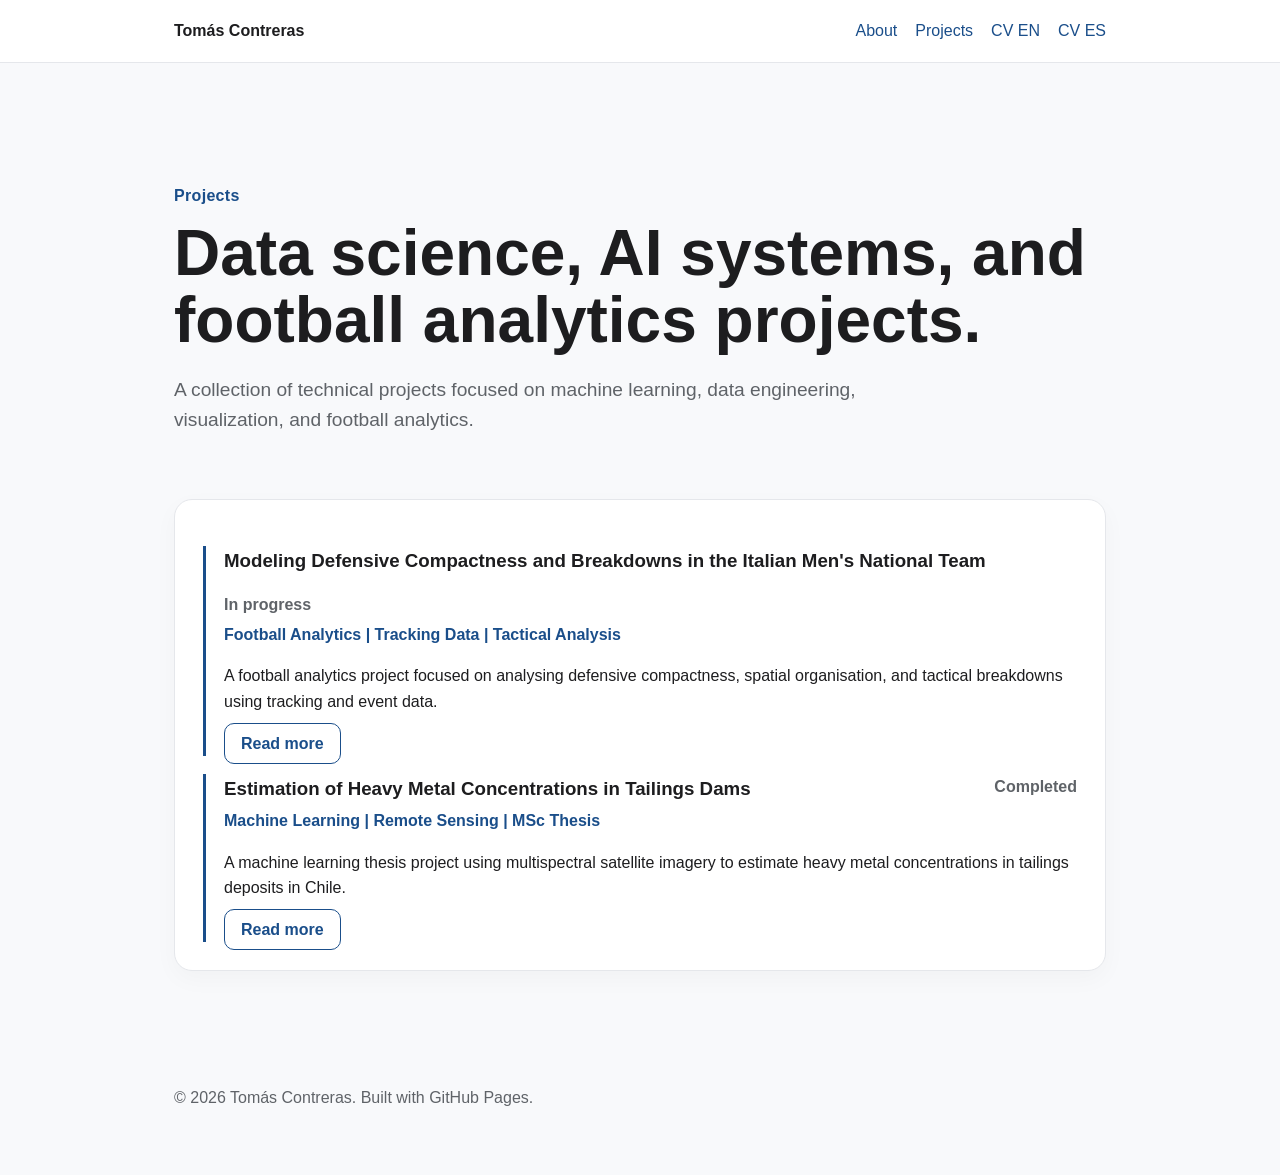
==== projects/index.html @ f3ef4f36 "Build personal website" ====
<!DOCTYPE html>
<html lang="en">
<head>
  <meta charset="UTF-8" />
  <meta name="viewport" content="width=device-width, initial-scale=1.0" />
  <title>Projects | Tomás Contreras</title>
  <link rel="stylesheet" href="../assets/css/style.css" />
</head>
<body>
  <header class="site-header">
    <nav>
      <a href="../index.html" class="logo">Tomás Contreras</a>
      <div class="nav-links">
        <a href="../index.html">About</a>
        <a href="index.html">Projects</a>
        <a href="../files/tomas_contreras_cv_en.pdf">CV EN</a>
        <a href="../files/tomas_contreras_cv_es.pdf">CV ES</a>
      </div>
    </nav>
  </header>

  <main>
    <section class="hero">
      <p class="eyebrow">Projects</p>
      <h1>Data science, AI systems, and football analytics projects.</h1>
      <p class="hero-text">
        A collection of technical projects focused on machine learning, data engineering,
        visualization, and football analytics.
      </p>
    </section>

    <section class="section">
      <div class="timeline-item">
        <div class="timeline-header">
          <h3>Modeling Defensive Compactness and Breakdowns in the Italian Men's National Team</h3>
          <span>In progress</span>
        </div>
        <p class="role">Football Analytics | Tracking Data | Tactical Analysis</p>
        <p>
          A football analytics project focused on analysing defensive compactness,
          spatial organisation, and tactical breakdowns using tracking and event data.
        </p>
        <a class="button secondary" href="defensive-compactness/index.html">Read more</a>
      </div>

      <div class="timeline-item">
        <div class="timeline-header">
          <h3>Estimation of Heavy Metal Concentrations in Tailings Dams</h3>
          <span>Completed</span>
        </div>
        <p class="role">Machine Learning | Remote Sensing | MSc Thesis</p>
        <p>
          A machine learning thesis project using multispectral satellite imagery
          to estimate heavy metal concentrations in tailings deposits in Chile.
        </p>
        <a class="button secondary" href="tailings-metal-estimation/index.html">Read more</a>
      </div>
    </section>
  </main>

  <footer>
    <p>© 2026 Tomás Contreras. Built with GitHub Pages.</p>
  </footer>
</body>
</html>
---- assets/css/style.css ----
:root {
  --bg: #f8f9fb;
  --text: #1d1d1f;
  --muted: #5f6368;
  --card: #ffffff;
  --border: #e5e7eb;
  --accent: #1a4e8a;
  --accent-dark: #12385f;
}

* {
  box-sizing: border-box;
}

body {
  margin: 0;
  font-family: Inter, Arial, Helvetica, sans-serif;
  background: var(--bg);
  color: var(--text);
  line-height: 1.6;
}

.site-header {
  background: rgba(255, 255, 255, 0.92);
  border-bottom: 1px solid var(--border);
  position: sticky;
  top: 0;
  backdrop-filter: blur(10px);
  z-index: 10;
}

nav {
  max-width: 980px;
  margin: 0 auto;
  padding: 18px 24px;
  display: flex;
  justify-content: space-between;
  align-items: center;
}

.logo {
  font-weight: 700;
  color: var(--text);
  text-decoration: none;
}

.nav-links {
  display: flex;
  gap: 18px;
  flex-wrap: wrap;
}

.nav-links a,
.social-links a {
  color: var(--accent);
  text-decoration: none;
  font-weight: 500;
}

.nav-links a:hover,
.social-links a:hover {
  text-decoration: underline;
}

main {
  max-width: 980px;
  margin: 0 auto;
  padding: 48px 24px;
}

.hero {
  padding: 56px 0 44px;
}

.eyebrow {
  color: var(--accent);
  font-weight: 700;
  letter-spacing: 0.02em;
  margin-bottom: 12px;
}

h1 {
  font-size: clamp(2.3rem, 5vw, 4rem);
  line-height: 1.05;
  margin: 0 0 20px;
}

.hero-text {
  max-width: 760px;
  font-size: 1.2rem;
  color: var(--muted);
}

.buttons {
  display: flex;
  gap: 12px;
  flex-wrap: wrap;
  margin-top: 28px;
}

.button {
  padding: 11px 16px;
  border-radius: 10px;
  text-decoration: none;
  font-weight: 700;
  border: 1px solid var(--accent);
}

.button.primary {
  background: var(--accent);
  color: #ffffff;
}

.button.primary:hover {
  background: var(--accent-dark);
}

.button.secondary {
  color: var(--accent);
  background: #ffffff;
}

.social-links {
  display: flex;
  gap: 18px;
  flex-wrap: wrap;
  margin-top: 24px;
}

.section {
  background: var(--card);
  border: 1px solid var(--border);
  border-radius: 18px;
  padding: 28px;
  margin-bottom: 22px;
  box-shadow: 0 8px 24px rgba(0, 0, 0, 0.03);
}

.section h2 {
  margin-top: 0;
  font-size: 1.45rem;
}

.timeline-item {
  border-left: 3px solid var(--accent);
  padding-left: 18px;
  margin-top: 18px;
}

.timeline-header {
  display: flex;
  justify-content: space-between;
  gap: 16px;
  flex-wrap: wrap;
}

.timeline-header h3 {
  margin: 0;
}

.timeline-header span {
  color: var(--muted);
  font-weight: 600;
}

.role {
  color: var(--accent);
  font-weight: 700;
  margin: 4px 0 10px;
}

.skills-grid {
  display: grid;
  grid-template-columns: repeat(2, minmax(0, 1fr));
  gap: 16px;
}

.skills-grid div {
  border: 1px solid var(--border);
  border-radius: 14px;
  padding: 16px;
  background: #fbfcfd;
}

.skills-grid h3 {
  margin: 0 0 6px;
  font-size: 1rem;
}

.skills-grid p {
  margin: 0;
  color: var(--muted);
}

footer {
  max-width: 980px;
  margin: 0 auto;
  padding: 28px 24px 48px;
  color: var(--muted);
}

@media (max-width: 720px) {
  nav {
    align-items: flex-start;
    flex-direction: column;
    gap: 10px;
  }

  .skills-grid {
    grid-template-columns: 1fr;
  }

  .section {
    padding: 22px;
  }
}
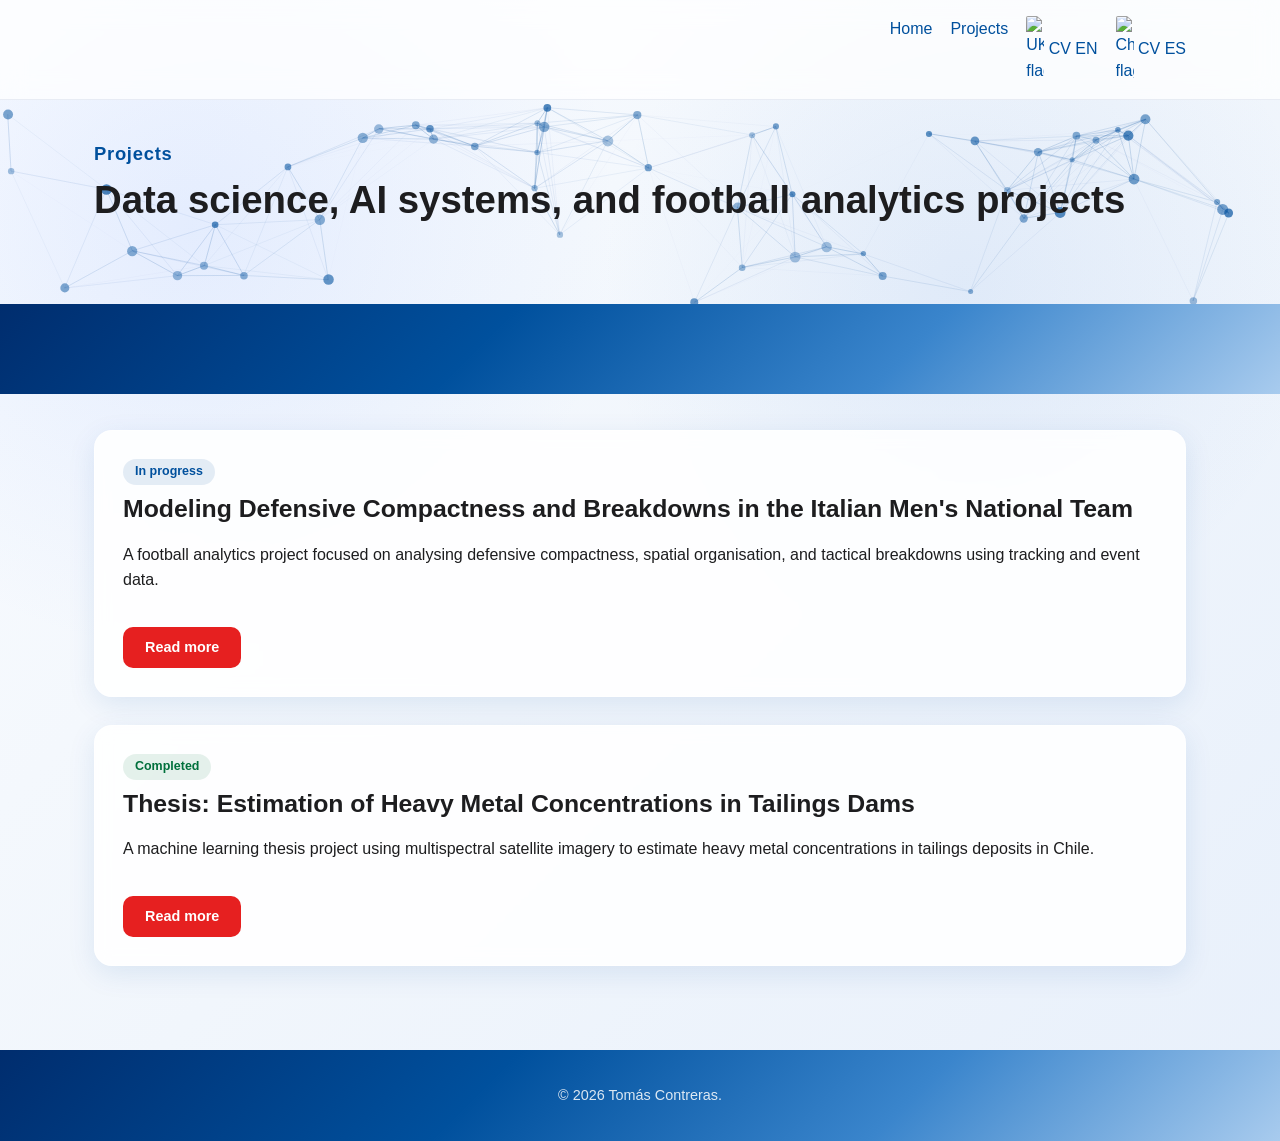
==== commit 063ade2d: "ajuste CV y textos" ====
--- a/projects/index.html
+++ b/projects/index.html
@@ -4,62 +4,164 @@
   <meta charset="UTF-8" />
   <meta name="viewport" content="width=device-width, initial-scale=1.0" />
   <title>Projects | Tomás Contreras</title>
+  <link rel="icon" type="image/png" href="../assets/img/favicon.png" />
   <link rel="stylesheet" href="../assets/css/style.css" />
 </head>
 <body>
   <header class="site-header">
     <nav>
-      <a href="../index.html" class="logo">Tomás Contreras</a>
       <div class="nav-links">
-        <a href="../index.html">About</a>
+        <a href="../index.html">Home</a>
         <a href="index.html">Projects</a>
-        <a href="../files/tomas_contreras_cv_en.pdf">CV EN</a>
-        <a href="../files/tomas_contreras_cv_es.pdf">CV ES</a>
+        <a href="../files/TOMÁS_CONTRERAS_CV_EN.pdf"><img src="../assets/img/united_kingdom.png" alt="UK flag" class="flag-icon"> CV EN</a>
+        <a href="../files/TOMÁS_CONTRERAS_CV_ES.pdf"><img src="../assets/img/chile.png" alt="Chile flag" class="flag-icon"> CV ES</a>
       </div>
     </nav>
   </header>
 
-  <main>
-    <section class="hero">
-      <p class="eyebrow">Projects</p>
-      <h1>Data science, AI systems, and football analytics projects.</h1>
-      <p class="hero-text">
-        A collection of technical projects focused on machine learning, data engineering,
-        visualization, and football analytics.
-      </p>
-    </section>
+  <div class="hero-outer">
+    <canvas id="hero-canvas" aria-hidden="true"></canvas>
+    <div class="hero-inner">
+      <section class="hero">
+        <p class="eyebrow">Projects</p>
+        <h1 class="hero-title-sm">Data science, AI systems, and football analytics projects</h1>
+        
+      </section>
+    </div>
+  </div>
 
-    <section class="section">
-      <div class="timeline-item">
-        <div class="timeline-header">
-          <h3>Modeling Defensive Compactness and Breakdowns in the Italian Men's National Team</h3>
-          <span>In progress</span>
+  <div class="band"></div>
+
+  <div class="sections-wrapper">
+
+    <div class="section-block">
+      <div class="section">
+        <div class="project-card-header">
+          <span class="project-status in-progress">In progress</span>
+          <h3 class="project-title">Modeling Defensive Compactness and Breakdowns in the Italian Men's National Team</h3>
         </div>
-        <p class="role">Football Analytics | Tracking Data | Tactical Analysis</p>
         <p>
           A football analytics project focused on analysing defensive compactness,
           spatial organisation, and tactical breakdowns using tracking and event data.
         </p>
-        <a class="button secondary" href="defensive-compactness/index.html">Read more</a>
+        <a class="btn-read-more" href="defensive-compactness/index.html">Read more</a>
       </div>
+    </div>
 
-      <div class="timeline-item">
-        <div class="timeline-header">
-          <h3>Estimation of Heavy Metal Concentrations in Tailings Dams</h3>
-          <span>Completed</span>
+    <div class="section-block">
+      <div class="section">
+        <div class="project-card-header">
+          <span class="project-status completed">Completed</span>
+          <h3 class="project-title">Thesis: Estimation of Heavy Metal Concentrations in Tailings Dams</h3>
         </div>
-        <p class="role">Machine Learning | Remote Sensing | MSc Thesis</p>
         <p>
           A machine learning thesis project using multispectral satellite imagery
           to estimate heavy metal concentrations in tailings deposits in Chile.
         </p>
-        <a class="button secondary" href="tailings-metal-estimation/index.html">Read more</a>
+        <a class="btn-read-more" href="tailings-metal-estimation/index.html">Read more</a>
       </div>
-    </section>
-  </main>
+    </div>
 
-  <footer>
-    <p>© 2026 Tomás Contreras. Built with GitHub Pages.</p>
-  </footer>
+  </div>
+
+  <script>
+  (function () {
+    const canvas = document.getElementById('hero-canvas');
+    const ctx    = canvas.getContext('2d');
+    const heroOuter = document.querySelector('.hero-outer');
+
+    const mouse = { x: -9999, y: -9999 };
+
+    function resize() {
+      canvas.width  = heroOuter.offsetWidth;
+      canvas.height = heroOuter.offsetHeight;
+    }
+    resize();
+    window.addEventListener('resize', resize);
+
+    window.addEventListener('mousemove', function (e) {
+      const r = canvas.getBoundingClientRect();
+      mouse.x = e.clientX - r.left;
+      mouse.y = e.clientY - r.top;
+    });
+    document.addEventListener('mouseleave', function () {
+      mouse.x = -9999;
+      mouse.y = -9999;
+    });
+
+    function rand(min, max) { return Math.random() * (max - min) + min; }
+
+    function Node() {
+      this.x     = rand(0, canvas.width);
+      this.y     = rand(0, canvas.height);
+      this.vx    = rand(-0.38, 0.38);
+      this.vy    = rand(-0.38, 0.38);
+      this.r     = rand(2.5, 5.5);
+      this.alpha = rand(0.30, 0.70);
+    }
+
+    Node.prototype.update = function () {
+      this.x += this.vx;
+      this.y += this.vy;
+
+      if (this.x < 0 || this.x > canvas.width)  this.vx *= -1;
+      if (this.y < 0 || this.y > canvas.height) this.vy *= -1;
+
+      const dx   = this.x - mouse.x;
+      const dy   = this.y - mouse.y;
+      const dist = Math.sqrt(dx * dx + dy * dy);
+      const R    = 130;
+
+      if (dist < R && dist > 0.5) {
+        const strength = ((R - dist) / R) * 5;
+        this.x += (dx / dist) * strength;
+        this.y += (dy / dist) * strength;
+      }
+    };
+
+    Node.prototype.draw = function () {
+      ctx.beginPath();
+      ctx.arc(this.x, this.y, this.r, 0, Math.PI * 2);
+      ctx.fillStyle = 'rgba(0,80,157,' + this.alpha + ')';
+      ctx.fill();
+    };
+
+    const LINK_DIST = 155;
+    const nodes = Array.from({ length: 55 }, function () { return new Node(); });
+
+    function drawLinks() {
+      for (var i = 0; i < nodes.length; i++) {
+        for (var j = i + 1; j < nodes.length; j++) {
+          var dx   = nodes[i].x - nodes[j].x;
+          var dy   = nodes[i].y - nodes[j].y;
+          var dist = Math.sqrt(dx * dx + dy * dy);
+          if (dist < LINK_DIST) {
+            var alpha = (1 - dist / LINK_DIST) * 0.28;
+            ctx.strokeStyle = 'rgba(0,80,157,' + alpha + ')';
+            ctx.lineWidth   = 0.9;
+            ctx.beginPath();
+            ctx.moveTo(nodes[i].x, nodes[i].y);
+            ctx.lineTo(nodes[j].x, nodes[j].y);
+            ctx.stroke();
+          }
+        }
+      }
+    }
+
+    function loop() {
+      ctx.clearRect(0, 0, canvas.width, canvas.height);
+      drawLinks();
+      nodes.forEach(function (n) { n.update(); n.draw(); });
+      requestAnimationFrame(loop);
+    }
+    loop();
+  })();
+  </script>
+
+  <div class="footer-band">
+    <footer>
+      <p>© 2026 Tomás Contreras.</p>
+    </footer>
+  </div>
 </body>
-</html>+</html>
--- a/assets/css/style.css
+++ b/assets/css/style.css
@@ -4,8 +4,8 @@
   --muted: #5f6368;
   --card: #ffffff;
   --border: #e5e7eb;
-  --accent: #1a4e8a;
-  --accent-dark: #12385f;
+  --accent: #00509d;
+  --accent-dark: #003d7a;
 }
 
 * {
@@ -15,26 +15,31 @@
 body {
   margin: 0;
   font-family: Inter, Arial, Helvetica, sans-serif;
-  background: var(--bg);
+  background:
+    radial-gradient(circle at 15% 20%, rgba(120, 160, 255, 0.15), transparent 30%),
+    radial-gradient(circle at 75% 25%, rgba(70, 130, 220, 0.10), transparent 28%),
+    linear-gradient(135deg, #fafcff 0%, #f1f6fc 50%, #e8f0fb 100%);
   color: var(--text);
   line-height: 1.6;
-}
-
+  min-height: 100vh;
+}
+
+/* ── Header / Nav ─────────────────────────────────────── */
 .site-header {
-  background: rgba(255, 255, 255, 0.92);
-  border-bottom: 1px solid var(--border);
+  background: rgba(255, 255, 255, 0.75);
+  border-bottom: 1px solid rgba(120, 140, 180, 0.15);
   position: sticky;
   top: 0;
-  backdrop-filter: blur(10px);
+  backdrop-filter: blur(12px);
   z-index: 10;
 }
 
 nav {
-  max-width: 980px;
+  max-width: 1140px;
   margin: 0 auto;
-  padding: 18px 24px;
-  display: flex;
-  justify-content: space-between;
+  padding: 16px 24px;
+  display: flex;
+  justify-content: flex-end;
   align-items: center;
 }
 
@@ -50,11 +55,36 @@
   flex-wrap: wrap;
 }
 
+.nav-back {
+  display: flex;
+  align-items: center;
+  gap: 5px;
+  margin-right: auto;
+  color: var(--muted);
+  text-decoration: none;
+  font-size: 0.9rem;
+  font-weight: 500;
+  transition: color 0.2s;
+}
+
+.nav-back:hover {
+  color: var(--accent);
+  text-decoration: none;
+}
+
 .nav-links a,
 .social-links a {
   color: var(--accent);
   text-decoration: none;
   font-weight: 500;
+}
+
+.flag-icon {
+  width: 18px;
+  height: auto;
+  vertical-align: middle;
+  border-radius: 2px;
+  display: inline-block;
 }
 
 .nav-links a:hover,
@@ -62,20 +92,67 @@
   text-decoration: underline;
 }
 
-main {
-  max-width: 980px;
+/* ── Hero ─────────────────────────────────────────────── */
+.hero-outer {
+  position: relative;
+  overflow: hidden;
+  width: 100%;
+}
+
+#hero-canvas {
+  position: absolute;
+  inset: 0;
+  width: 100%;
+  height: 100%;
+  pointer-events: none;
+  z-index: 0;
+}
+
+.hero-inner {
+  position: relative;
+  z-index: 1;
+  max-width: 1140px;
   margin: 0 auto;
-  padding: 48px 24px;
+  padding: 0 24px 32px;
 }
 
 .hero {
-  padding: 56px 0 44px;
+  padding: 20px 0 32px;
+}
+
+.hero-grid {
+  display: grid;
+  grid-template-columns: 1.25fr 0.75fr;
+  align-items: center;
+  gap: 64px;
+  padding: 20px 0 32px;
+}
+
+.hero-content {
+  max-width: 720px;
+}
+
+.hero-image-wrapper {
+  display: flex;
+  justify-content: center;
+}
+
+.hero-image {
+  width: min(340px, 100%);
+  aspect-ratio: 4 / 5;
+  object-fit: cover;
+  object-position: center top;
+  border-radius: 28px;
+  background: #ffffff;
+  box-shadow: 0 24px 60px rgba(0, 80, 157, 0.18);
+  border: 1px solid rgba(255, 255, 255, 0.7);
 }
 
 .eyebrow {
   color: var(--accent);
   font-weight: 700;
-  letter-spacing: 0.02em;
+  letter-spacing: 0.04em;
+  font-size: 1.15rem;
   margin-bottom: 12px;
 }
 
@@ -91,62 +168,105 @@
   color: var(--muted);
 }
 
-.buttons {
-  display: flex;
-  gap: 12px;
+/* ── Social links ─────────────────────────────────────── */
+.hero-connect {
+  font-size: 1.05rem;
+  font-weight: 600;
+  color: var(--accent);
+  margin: 16px 0 0;
+  text-align: center;
+}
+
+.social-links {
+  display: flex;
+  gap: 14px;
   flex-wrap: wrap;
-  margin-top: 28px;
-}
-
-.button {
-  padding: 11px 16px;
+  margin-top: 16px;
+  justify-content: center;
+}
+
+.social-links a {
+  display: flex;
+  align-items: center;
+  gap: 8px;
+  color: var(--accent);
+  text-decoration: none;
+  font-weight: 600;
+  font-size: 0.92rem;
+  background: #ffffff;
+  border: 1px solid rgba(0, 80, 157, 0.15);
+  padding: 9px 18px;
   border-radius: 10px;
-  text-decoration: none;
-  font-weight: 700;
-  border: 1px solid var(--accent);
-}
-
-.button.primary {
-  background: var(--accent);
-  color: #ffffff;
-}
-
-.button.primary:hover {
-  background: var(--accent-dark);
-}
-
-.button.secondary {
-  color: var(--accent);
-  background: #ffffff;
-}
-
-.social-links {
-  display: flex;
-  gap: 18px;
-  flex-wrap: wrap;
-  margin-top: 24px;
+  box-shadow: 0 4px 14px rgba(0, 80, 157, 0.12);
+  transition: box-shadow 0.22s, border-color 0.22s, transform 0.22s;
+}
+
+.social-links a:hover {
+  box-shadow: 0 8px 24px rgba(0, 80, 157, 0.22);
+  border-color: rgba(0, 80, 157, 0.30);
+  transform: translateY(-2px);
+  text-decoration: none;
+}
+
+.social-links svg {
+  flex-shrink: 0;
+}
+
+/* ── Blue band divider ────────────────────────────────── */
+.band {
+  width: 100%;
+  height: 90px;
+  background: linear-gradient(135deg, #002d6e 0%, #00509d 38%, #3a85cc 70%, #a8cbee 100%);
+  margin: 0;
+}
+
+/* ── Sections wrapper ─────────────────────────────────── */
+.sections-wrapper {
+  max-width: 1140px;
+  margin: 0 auto;
+  padding: 36px 24px 48px;
+}
+
+.section-block {
+  margin-bottom: 28px;
+}
+
+/* Section title: centered, outside the box */
+.section-title {
+  text-align: center;
+  font-size: 1.85rem;
+  font-weight: 700;
+  margin: 0 0 14px;
+  color: var(--text);
 }
 
 .section {
-  background: var(--card);
-  border: 1px solid var(--border);
+  background: rgba(255, 255, 255, 0.88);
+  border: 1px solid rgba(255, 255, 255, 0.6);
   border-radius: 18px;
   padding: 28px;
-  margin-bottom: 22px;
-  box-shadow: 0 8px 24px rgba(0, 0, 0, 0.03);
-}
-
-.section h2 {
-  margin-top: 0;
-  font-size: 1.45rem;
-}
-
+  box-shadow: 0 8px 28px rgba(0, 80, 157, 0.10);
+  backdrop-filter: blur(8px);
+  transition: box-shadow 0.28s ease, border-color 0.28s ease, transform 0.28s ease;
+}
+
+.section:hover {
+  box-shadow: 0 26px 70px rgba(0, 80, 157, 0.30);
+  border-color: rgba(0, 80, 157, 0.40);
+  transform: translateY(-7px);
+}
+
+/* ── Timeline (Experience / Education) ───────────────── */
 .timeline-item {
   border-left: 3px solid var(--accent);
   padding-left: 18px;
   margin-top: 18px;
 }
 
+.timeline-item:first-child {
+  margin-top: 0;
+}
+
 .timeline-header {
   display: flex;
   justify-content: space-between;
@@ -161,6 +281,7 @@
 .timeline-header span {
   color: var(--muted);
   font-weight: 600;
+  white-space: nowrap;
 }
 
 .role {
@@ -169,6 +290,89 @@
   margin: 4px 0 10px;
 }
 
+/* Sub-roles inside a company */
+.sub-role {
+  margin-top: 18px;
+  padding: 10px 0 0 16px;
+  border-left: 2px solid rgba(0, 80, 157, 0.22);
+}
+
+.sub-role .timeline-header strong {
+  font-size: 0.95rem;
+  color: var(--text);
+  font-weight: 700;
+}
+
+.sub-role ul {
+  margin: 8px 0 0;
+  padding-left: 18px;
+}
+
+.sub-role ul li {
+  margin-bottom: 6px;
+  font-size: 0.9rem;
+  color: var(--muted);
+  line-height: 1.55;
+}
+
+/* ── Project card ─────────────────────────────────────── */
+.hero-title-sm {
+  font-size: clamp(1.25rem, 3vw, 2.5rem);
+}
+
+.project-card-header {
+  display: flex;
+  flex-direction: column;
+  gap: 8px;
+  margin-bottom: 12px;
+}
+
+.project-title {
+  font-size: 1.55rem;
+  margin: 0;
+  line-height: 1.3;
+}
+
+.btn-read-more {
+  display: inline-block;
+  margin-top: 18px;
+  padding: 9px 22px;
+  border-radius: 10px;
+  background: #e62020;
+  color: #ffffff;
+  text-decoration: none;
+  font-weight: 600;
+  font-size: 0.9rem;
+  transition: background 0.22s, transform 0.22s;
+}
+
+.btn-read-more:hover {
+  background: #cc1a1a;
+  transform: translateY(-2px);
+  text-decoration: none;
+}
+
+/* ── Project status badge ─────────────────────────────── */
+.project-status {
+  font-size: 0.78rem;
+  font-weight: 700;
+  padding: 3px 12px;
+  border-radius: 20px;
+  white-space: nowrap;
+  align-self: flex-start;
+}
+
+.project-status.in-progress {
+  background: rgba(0, 80, 157, 0.10);
+  color: var(--accent);
+}
+
+.project-status.completed {
+  background: rgba(0, 120, 60, 0.10);
+  color: #00703c;
+}
+
+/* ── Skills grid ──────────────────────────────────────── */
 .skills-grid {
   display: grid;
   grid-template-columns: repeat(2, minmax(0, 1fr));
@@ -180,6 +384,14 @@
   border-radius: 14px;
   padding: 16px;
   background: #fbfcfd;
+  box-shadow: 0 4px 14px rgba(0, 80, 157, 0.10);
+  transition: box-shadow 0.22s ease, border-color 0.22s ease, transform 0.22s ease;
+}
+
+.skills-grid div:hover {
+  box-shadow: 0 8px 28px rgba(0, 80, 157, 0.22);
+  border-color: rgba(0, 80, 157, 0.30);
+  transform: translateY(-2px);
 }
 
 .skills-grid h3 {
@@ -192,13 +404,23 @@
   color: var(--muted);
 }
 
+/* ── Footer ───────────────────────────────────────────── */
+.footer-band {
+  width: 100%;
+  background: linear-gradient(135deg, #002d6e 0%, #00509d 38%, #3a85cc 70%, #a8cbee 100%);
+  margin-top: 8px;
+}
+
 footer {
-  max-width: 980px;
+  max-width: 1140px;
   margin: 0 auto;
-  padding: 28px 24px 48px;
-  color: var(--muted);
-}
-
+  padding: 20px 24px;
+  color: rgba(255, 255, 255, 0.85);
+  text-align: center;
+  font-size: 0.9rem;
+}
+
+/* ── Responsive ───────────────────────────────────────── */
 @media (max-width: 720px) {
   nav {
     align-items: flex-start;
@@ -213,4 +435,22 @@
   .section {
     padding: 22px;
   }
-}+
+  .hero-grid {
+    grid-template-columns: 1fr;
+    gap: 28px;
+    padding: 16px 0 28px;
+  }
+
+  .hero-image-wrapper {
+    order: -1;
+  }
+
+  .hero-image {
+    width: min(260px, 100%);
+  }
+
+  .social-links {
+    justify-content: flex-start;
+  }
+}
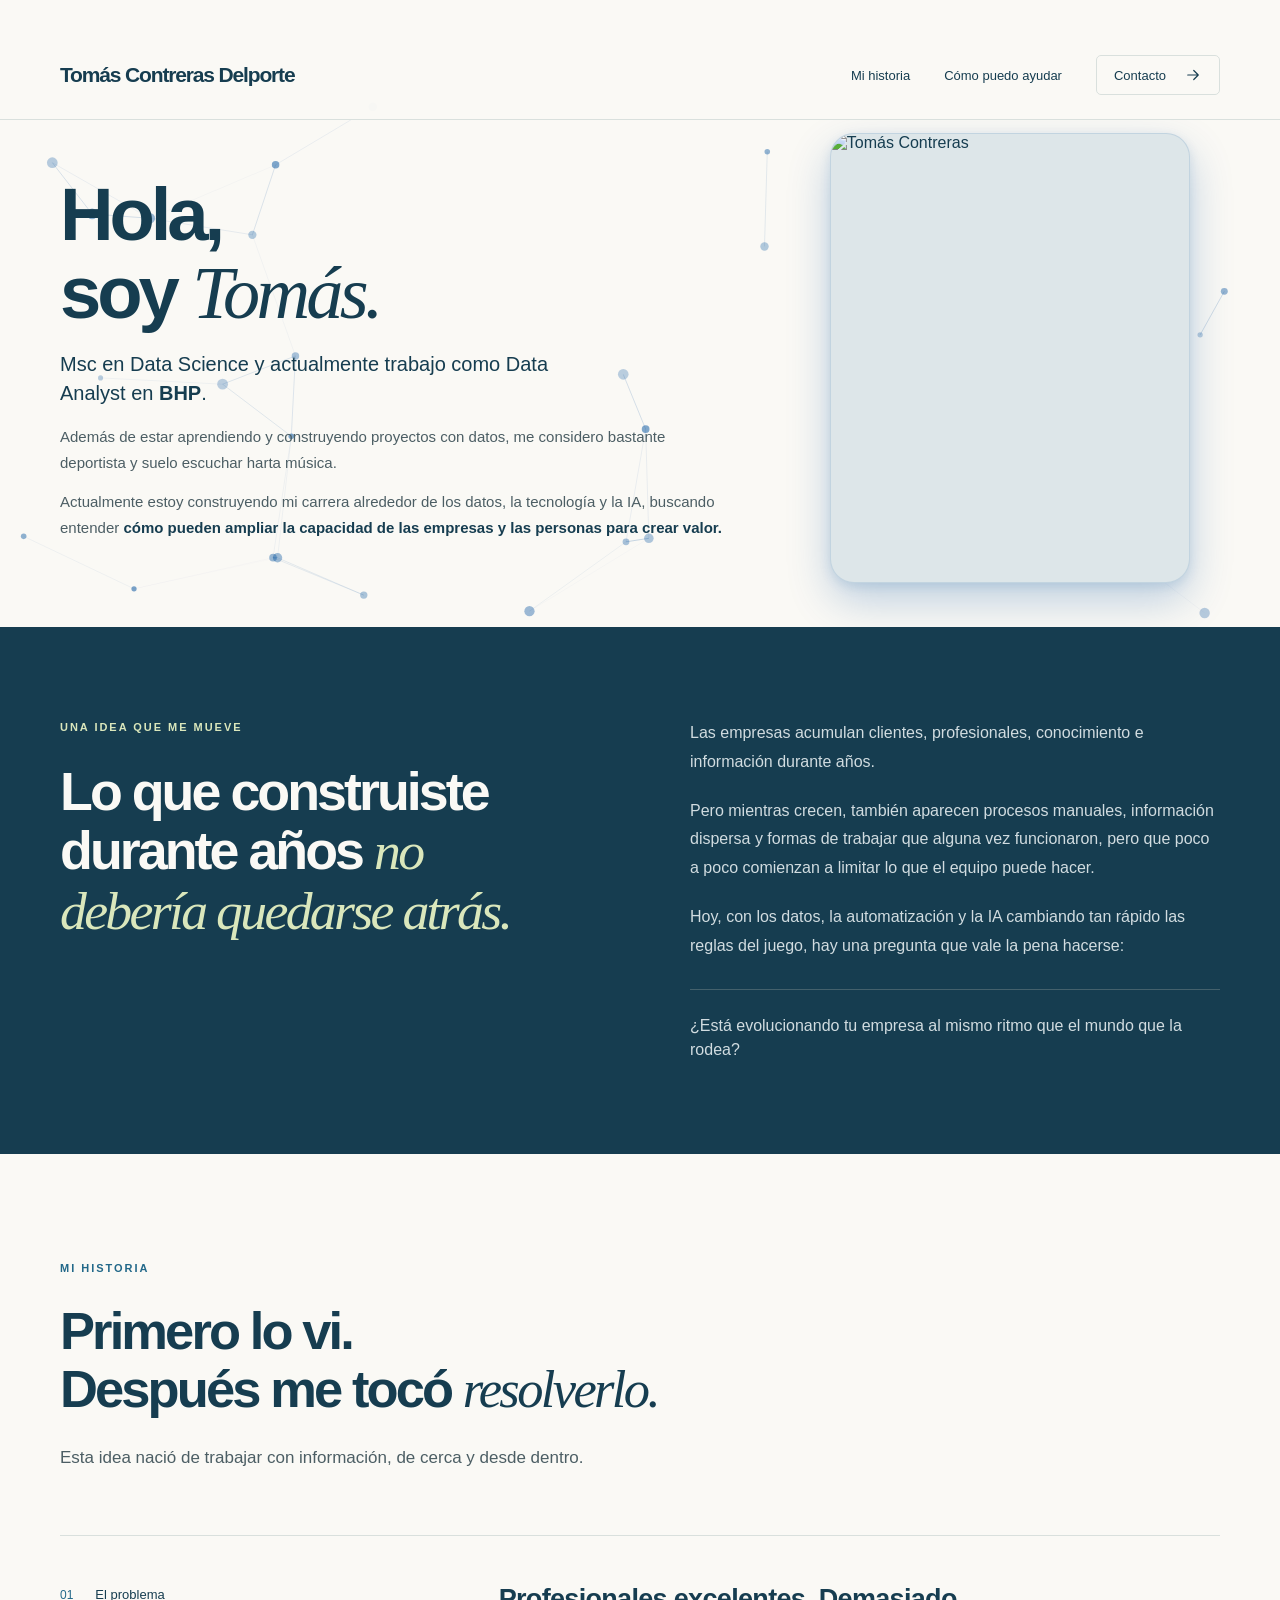
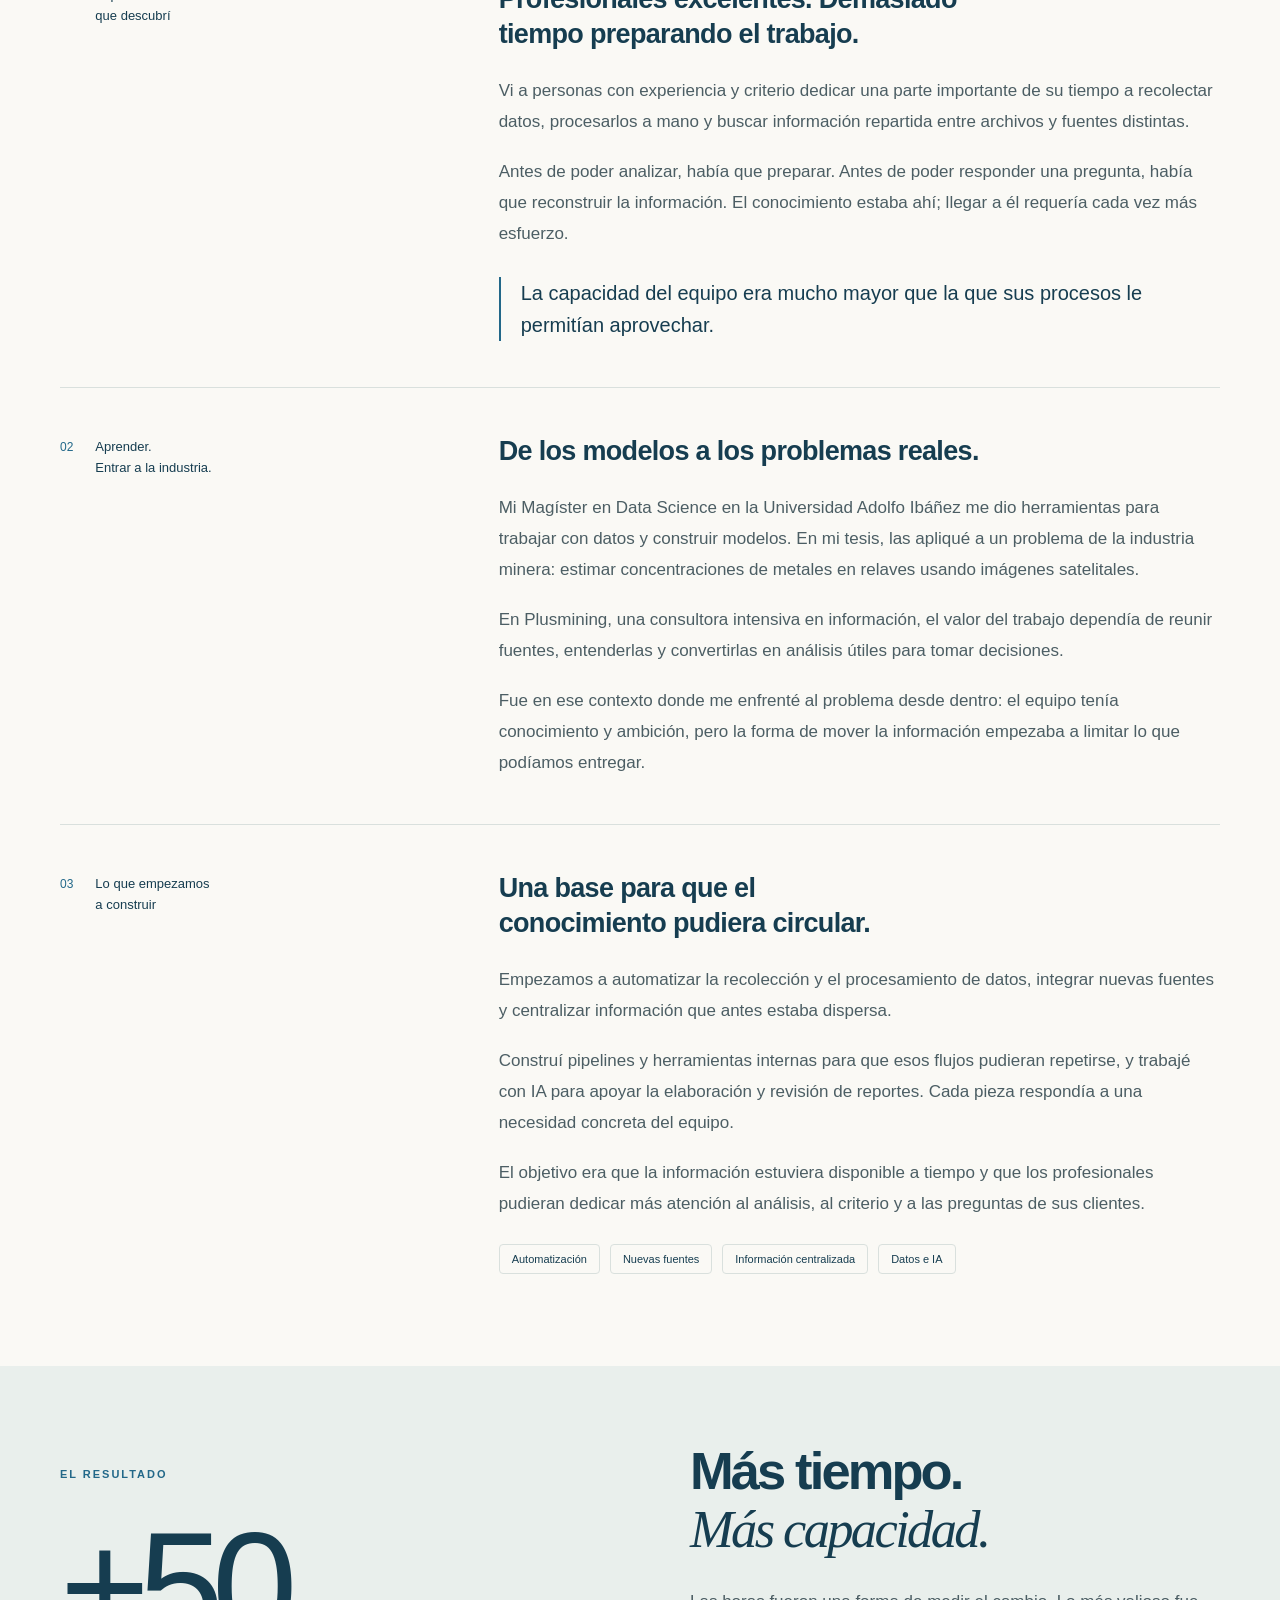
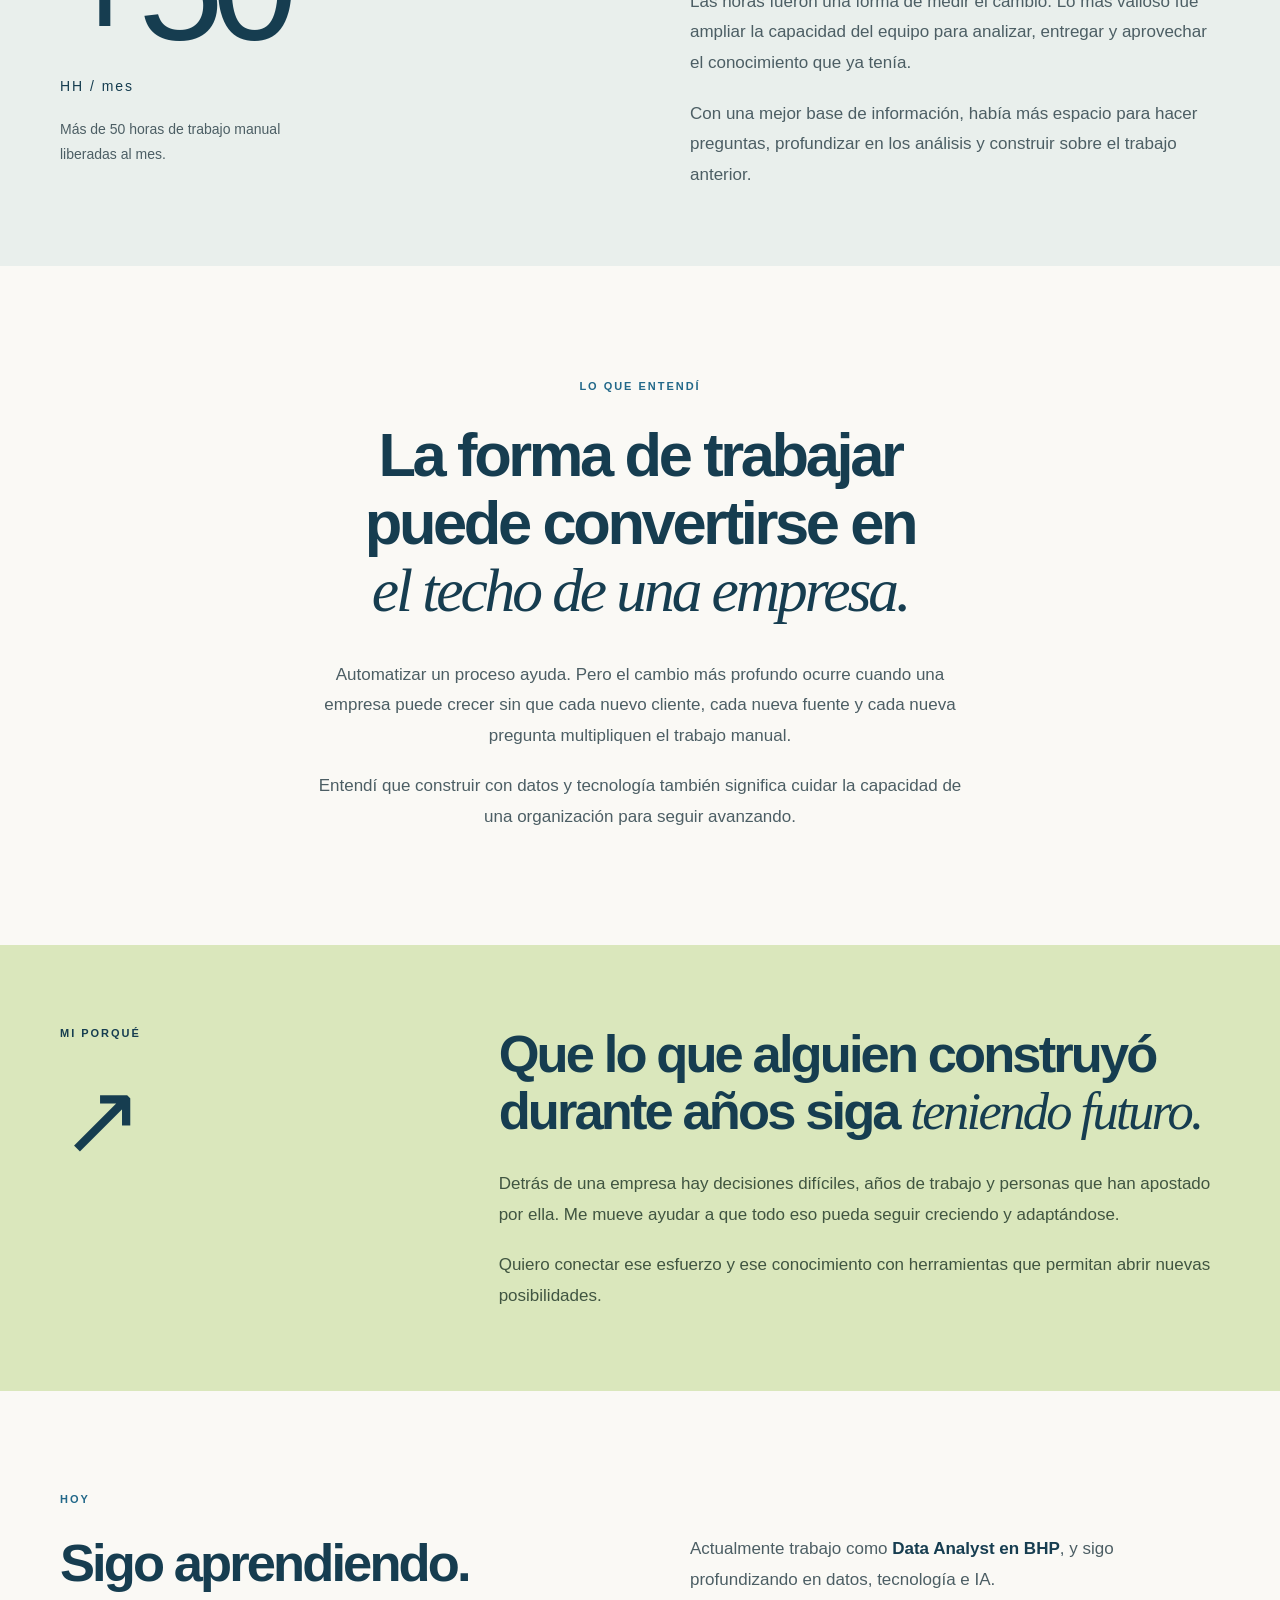
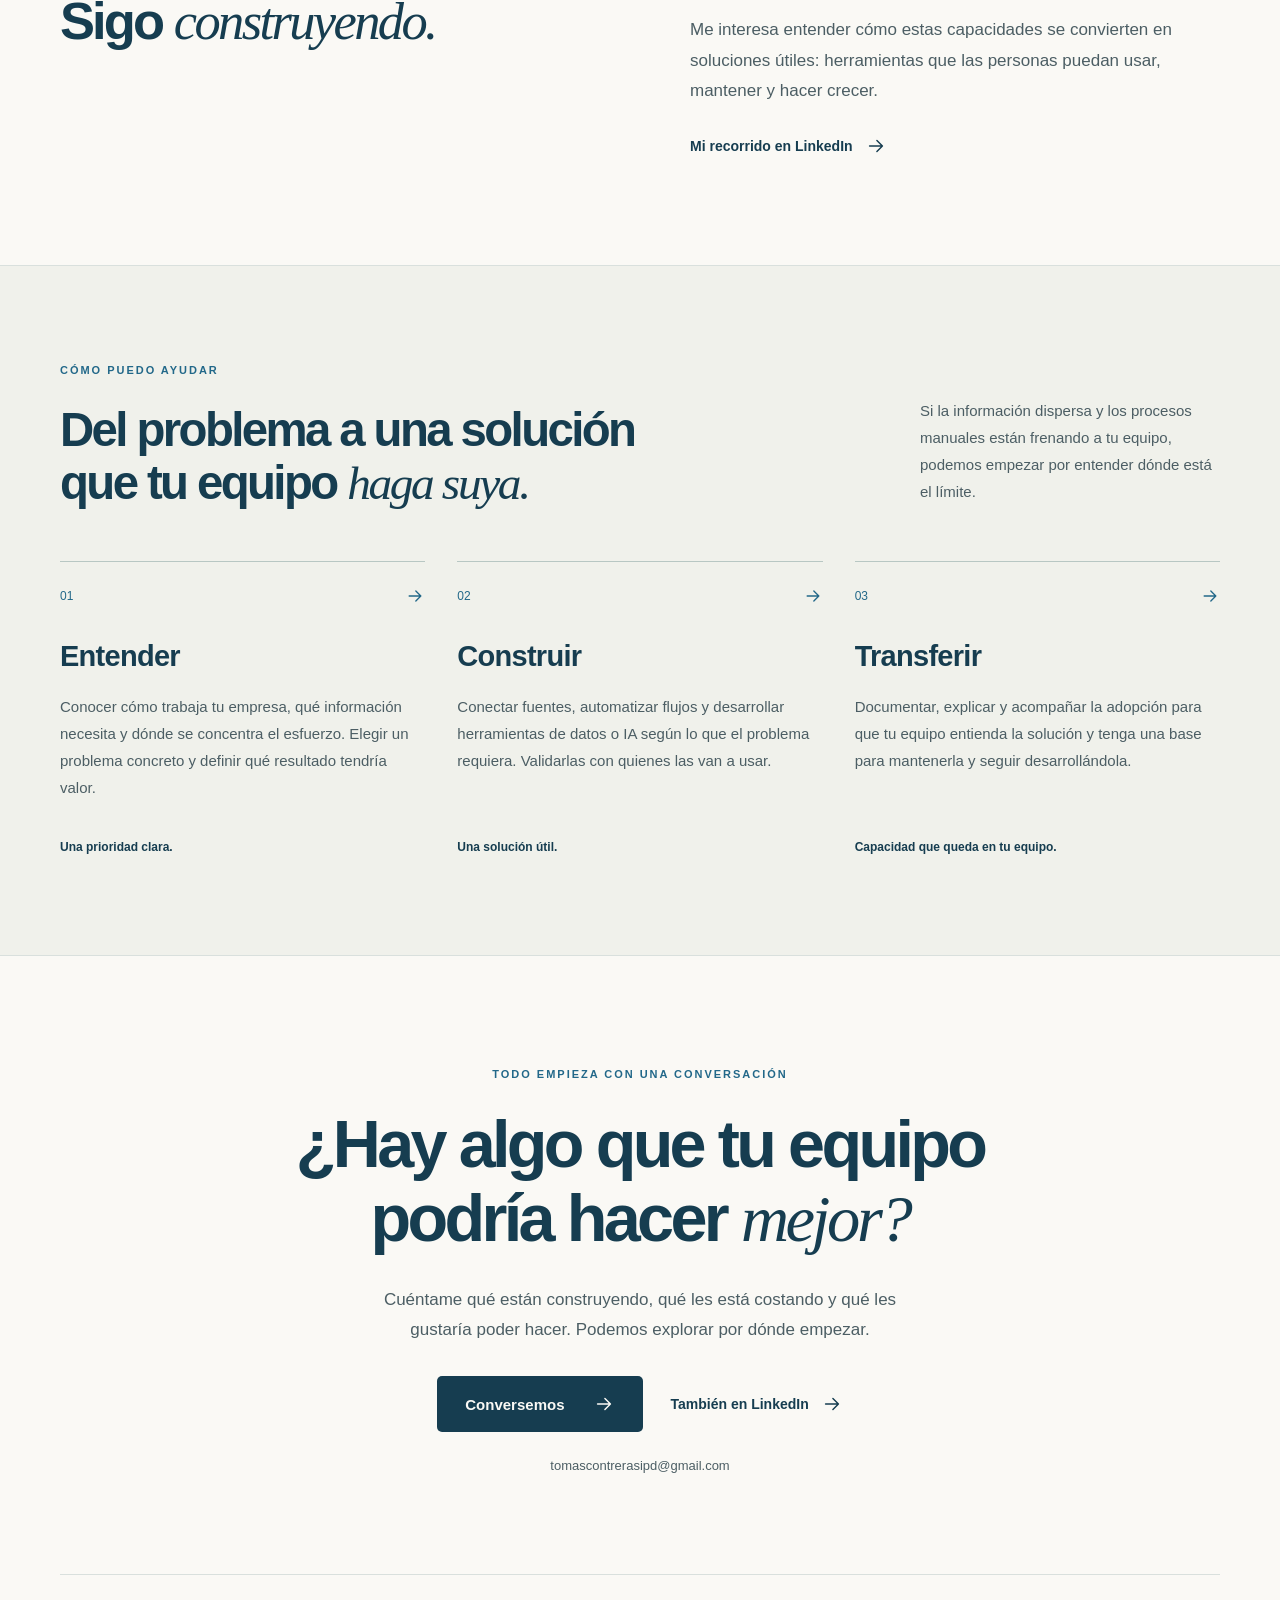
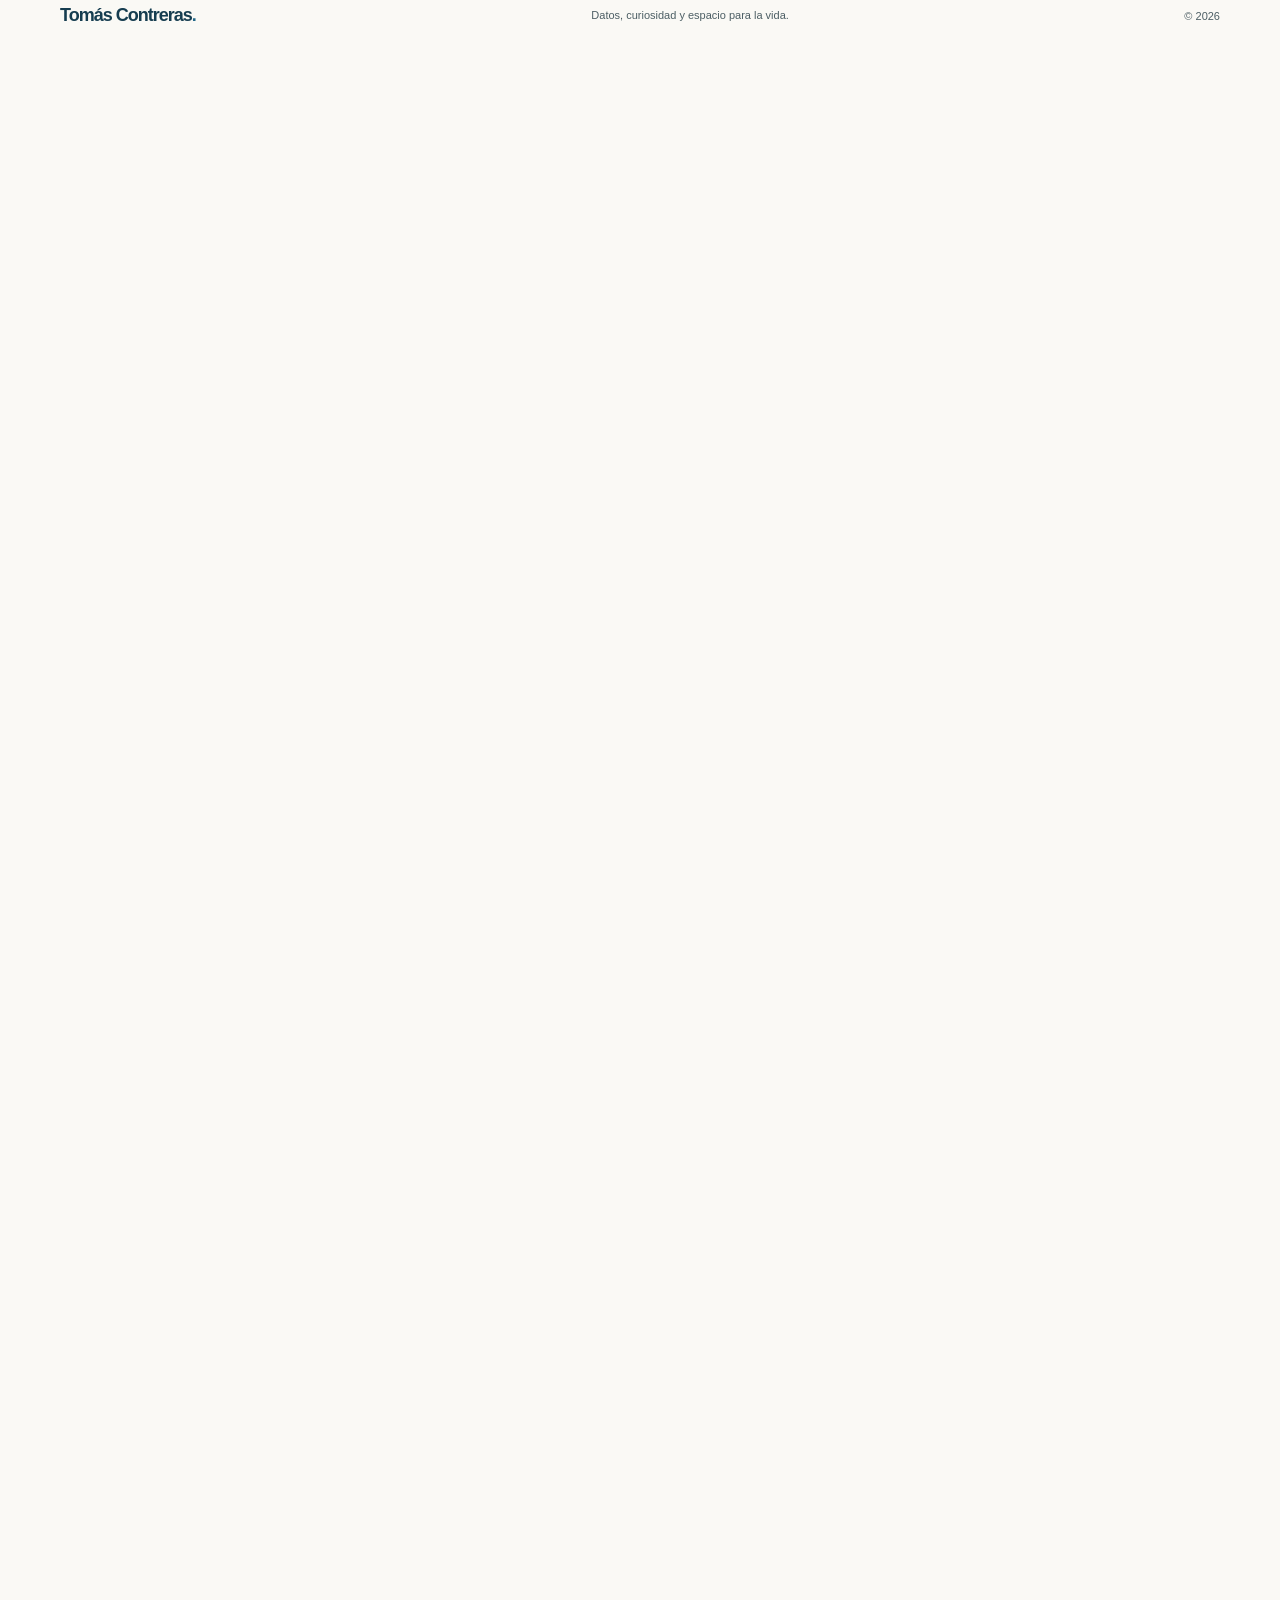
==== commit a00d1536: "Rediseña landing personal y recupera fondo animado" ====
--- a/projects/index.html
+++ b/projects/index.html
@@ -1,167 +1,11 @@
 <!DOCTYPE html>
-<html lang="en">
+<html lang="es">
 <head>
-  <meta charset="UTF-8" />
-  <meta name="viewport" content="width=device-width, initial-scale=1.0" />
-  <title>Projects | Tomás Contreras</title>
-  <link rel="icon" type="image/png" href="../assets/img/favicon.png" />
-  <link rel="stylesheet" href="../assets/css/style.css" />
+  <meta charset="UTF-8">
+  <meta name="viewport" content="width=device-width, initial-scale=1.0">
+  <meta http-equiv="refresh" content="0; url=../index.html#mi-historia">
+  <meta name="robots" content="noindex">
+  <title>Mi historia | Tomás Contreras</title>
 </head>
-<body>
-  <header class="site-header">
-    <nav>
-      <div class="nav-links">
-        <a href="../index.html">Home</a>
-        <a href="index.html">Projects</a>
-        <a href="../files/TOMÁS_CONTRERAS_CV_EN.pdf"><img src="../assets/img/united_kingdom.png" alt="UK flag" class="flag-icon"> CV EN</a>
-        <a href="../files/TOMÁS_CONTRERAS_CV_ES.pdf"><img src="../assets/img/chile.png" alt="Chile flag" class="flag-icon"> CV ES</a>
-      </div>
-    </nav>
-  </header>
-
-  <div class="hero-outer">
-    <canvas id="hero-canvas" aria-hidden="true"></canvas>
-    <div class="hero-inner">
-      <section class="hero">
-        <p class="eyebrow">Projects</p>
-        <h1 class="hero-title-sm">Data science, AI systems, and football analytics projects</h1>
-        
-      </section>
-    </div>
-  </div>
-
-  <div class="band"></div>
-
-  <div class="sections-wrapper">
-
-    <div class="section-block">
-      <div class="section">
-        <div class="project-card-header">
-          <span class="project-status in-progress">In progress</span>
-          <h3 class="project-title">Modeling Defensive Compactness and Breakdowns in the Italian Men's National Team</h3>
-        </div>
-        <p>
-          A football analytics project focused on analysing defensive compactness,
-          spatial organisation, and tactical breakdowns using tracking and event data.
-        </p>
-        <a class="btn-read-more" href="defensive-compactness/index.html">Read more</a>
-      </div>
-    </div>
-
-    <div class="section-block">
-      <div class="section">
-        <div class="project-card-header">
-          <span class="project-status completed">Completed</span>
-          <h3 class="project-title">Thesis: Estimation of Heavy Metal Concentrations in Tailings Dams</h3>
-        </div>
-        <p>
-          A machine learning thesis project using multispectral satellite imagery
-          to estimate heavy metal concentrations in tailings deposits in Chile.
-        </p>
-        <a class="btn-read-more" href="tailings-metal-estimation/index.html">Read more</a>
-      </div>
-    </div>
-
-  </div>
-
-  <script>
-  (function () {
-    const canvas = document.getElementById('hero-canvas');
-    const ctx    = canvas.getContext('2d');
-    const heroOuter = document.querySelector('.hero-outer');
-
-    const mouse = { x: -9999, y: -9999 };
-
-    function resize() {
-      canvas.width  = heroOuter.offsetWidth;
-      canvas.height = heroOuter.offsetHeight;
-    }
-    resize();
-    window.addEventListener('resize', resize);
-
-    window.addEventListener('mousemove', function (e) {
-      const r = canvas.getBoundingClientRect();
-      mouse.x = e.clientX - r.left;
-      mouse.y = e.clientY - r.top;
-    });
-    document.addEventListener('mouseleave', function () {
-      mouse.x = -9999;
-      mouse.y = -9999;
-    });
-
-    function rand(min, max) { return Math.random() * (max - min) + min; }
-
-    function Node() {
-      this.x     = rand(0, canvas.width);
-      this.y     = rand(0, canvas.height);
-      this.vx    = rand(-0.38, 0.38);
-      this.vy    = rand(-0.38, 0.38);
-      this.r     = rand(2.5, 5.5);
-      this.alpha = rand(0.30, 0.70);
-    }
-
-    Node.prototype.update = function () {
-      this.x += this.vx;
-      this.y += this.vy;
-
-      if (this.x < 0 || this.x > canvas.width)  this.vx *= -1;
-      if (this.y < 0 || this.y > canvas.height) this.vy *= -1;
-
-      const dx   = this.x - mouse.x;
-      const dy   = this.y - mouse.y;
-      const dist = Math.sqrt(dx * dx + dy * dy);
-      const R    = 130;
-
-      if (dist < R && dist > 0.5) {
-        const strength = ((R - dist) / R) * 5;
-        this.x += (dx / dist) * strength;
-        this.y += (dy / dist) * strength;
-      }
-    };
-
-    Node.prototype.draw = function () {
-      ctx.beginPath();
-      ctx.arc(this.x, this.y, this.r, 0, Math.PI * 2);
-      ctx.fillStyle = 'rgba(0,80,157,' + this.alpha + ')';
-      ctx.fill();
-    };
-
-    const LINK_DIST = 155;
-    const nodes = Array.from({ length: 55 }, function () { return new Node(); });
-
-    function drawLinks() {
-      for (var i = 0; i < nodes.length; i++) {
-        for (var j = i + 1; j < nodes.length; j++) {
-          var dx   = nodes[i].x - nodes[j].x;
-          var dy   = nodes[i].y - nodes[j].y;
-          var dist = Math.sqrt(dx * dx + dy * dy);
-          if (dist < LINK_DIST) {
-            var alpha = (1 - dist / LINK_DIST) * 0.28;
-            ctx.strokeStyle = 'rgba(0,80,157,' + alpha + ')';
-            ctx.lineWidth   = 0.9;
-            ctx.beginPath();
-            ctx.moveTo(nodes[i].x, nodes[i].y);
-            ctx.lineTo(nodes[j].x, nodes[j].y);
-            ctx.stroke();
-          }
-        }
-      }
-    }
-
-    function loop() {
-      ctx.clearRect(0, 0, canvas.width, canvas.height);
-      drawLinks();
-      nodes.forEach(function (n) { n.update(); n.draw(); });
-      requestAnimationFrame(loop);
-    }
-    loop();
-  })();
-  </script>
-
-  <div class="footer-band">
-    <footer>
-      <p>© 2026 Tomás Contreras.</p>
-    </footer>
-  </div>
-</body>
+<body><p>Mi sitio ahora reúne mi historia en una sola página. <a href="../index.html#mi-historia">Conoce mi historia.</a></p></body>
 </html>
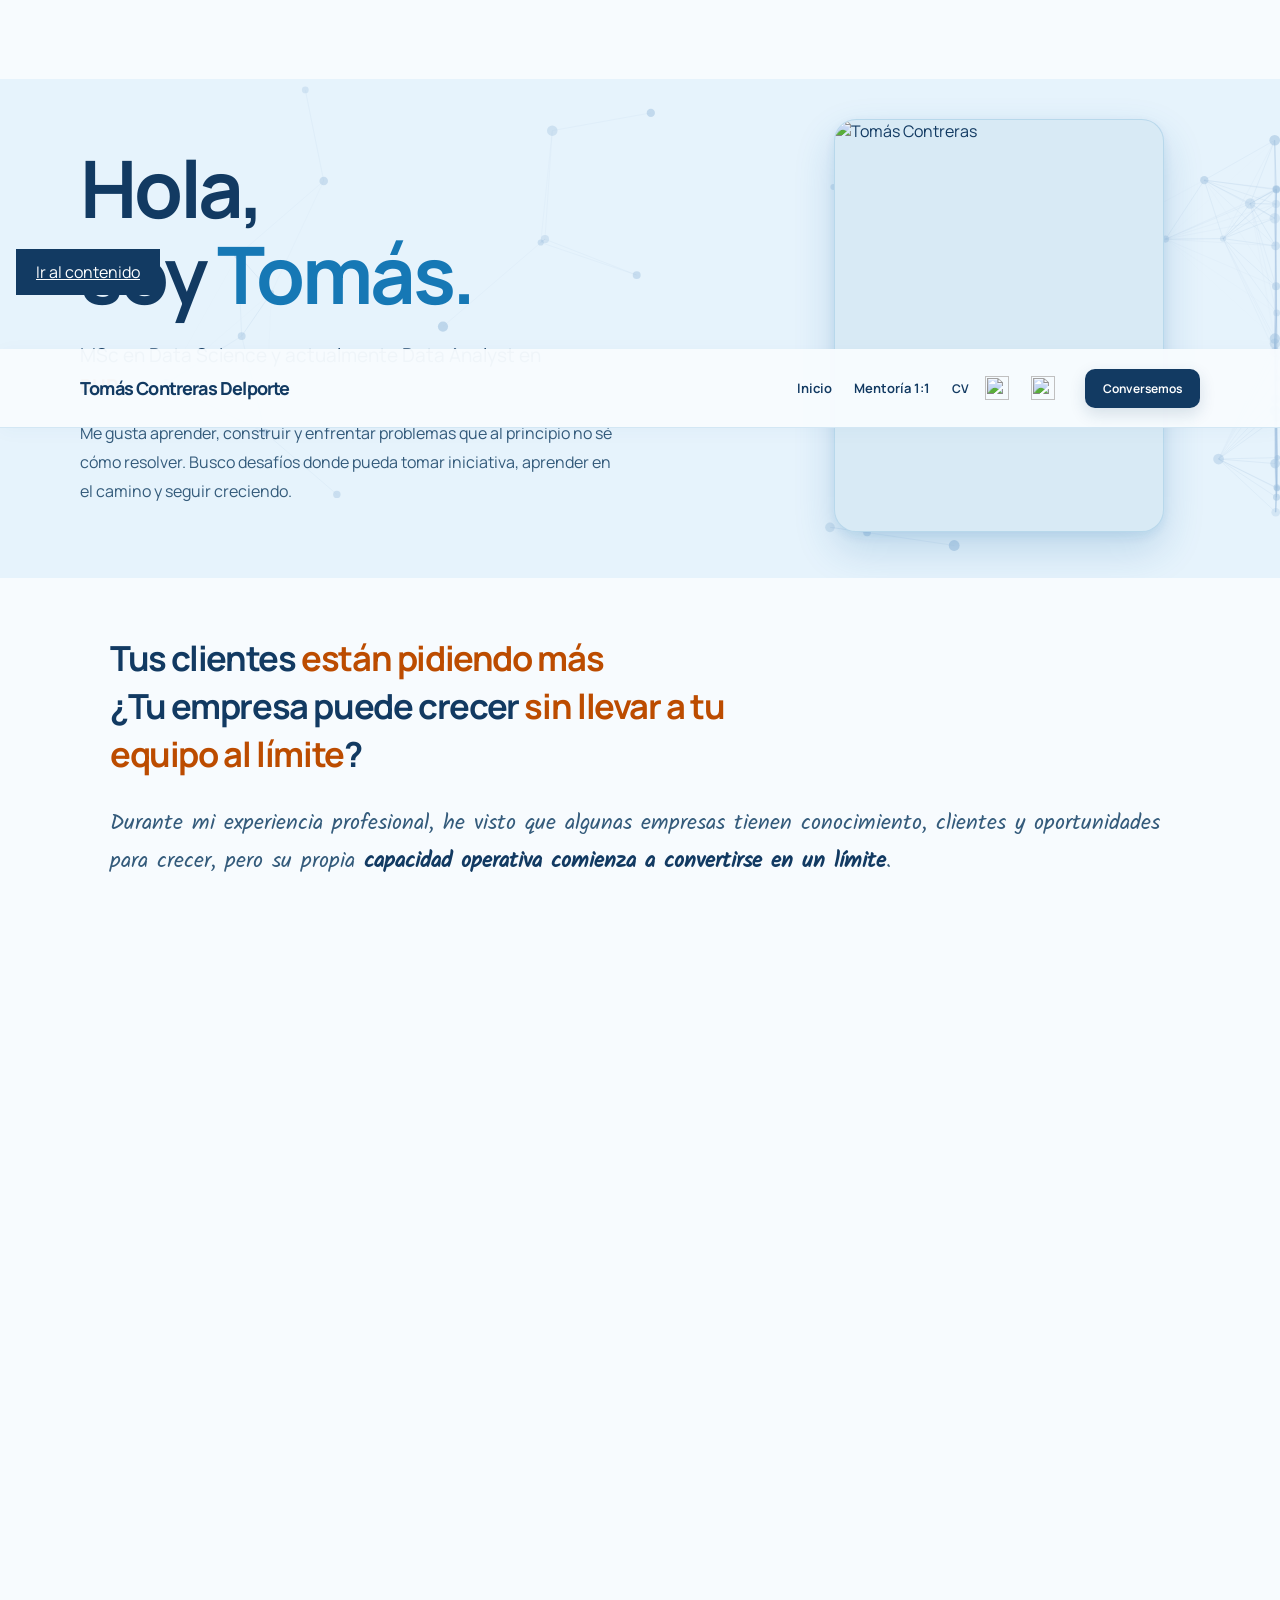
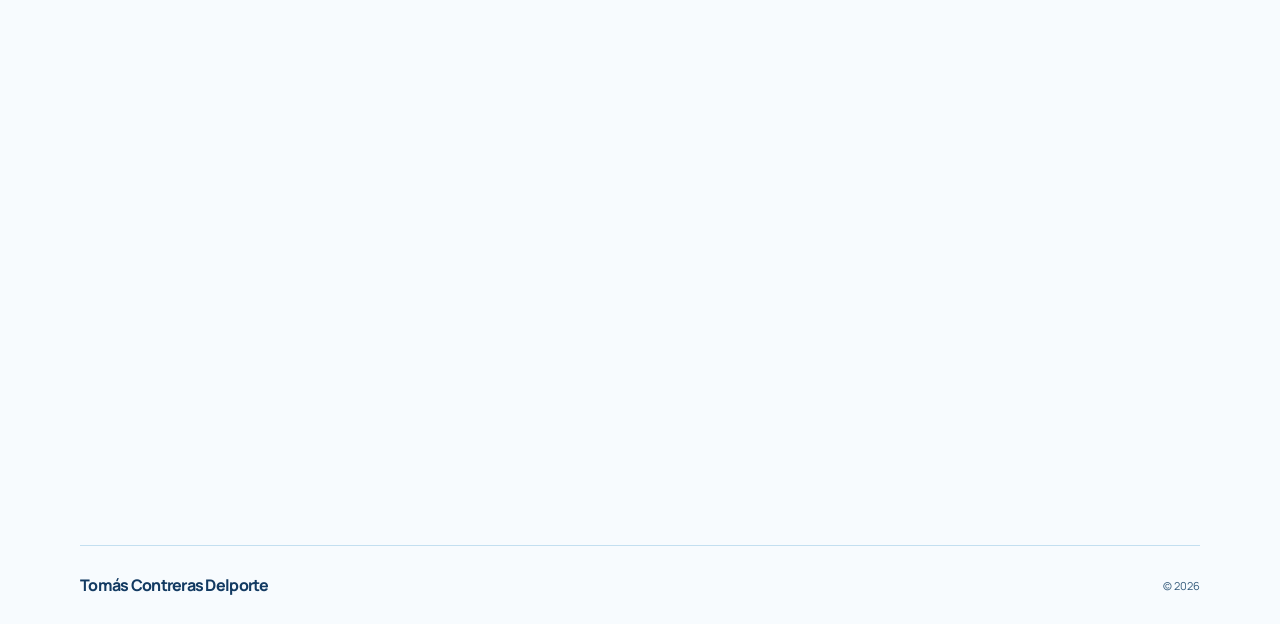
==== commit 470c226e: "Agregué mentoría" ====
--- a/projects/index.html
+++ b/projects/index.html
@@ -3,9 +3,9 @@
 <head>
   <meta charset="UTF-8">
   <meta name="viewport" content="width=device-width, initial-scale=1.0">
-  <meta http-equiv="refresh" content="0; url=../index.html#mi-historia">
+  <meta http-equiv="refresh" content="0; url=../empresas.html#mi-historia">
   <meta name="robots" content="noindex">
   <title>Mi historia | Tomás Contreras</title>
 </head>
-<body><p>Mi sitio ahora reúne mi historia en una sola página. <a href="../index.html#mi-historia">Conoce mi historia.</a></p></body>
+<body><p>Conoce mi historia y cómo puedo ayudar a tu empresa. <a href="../empresas.html#mi-historia">Conoce mi historia.</a></p></body>
 </html>
